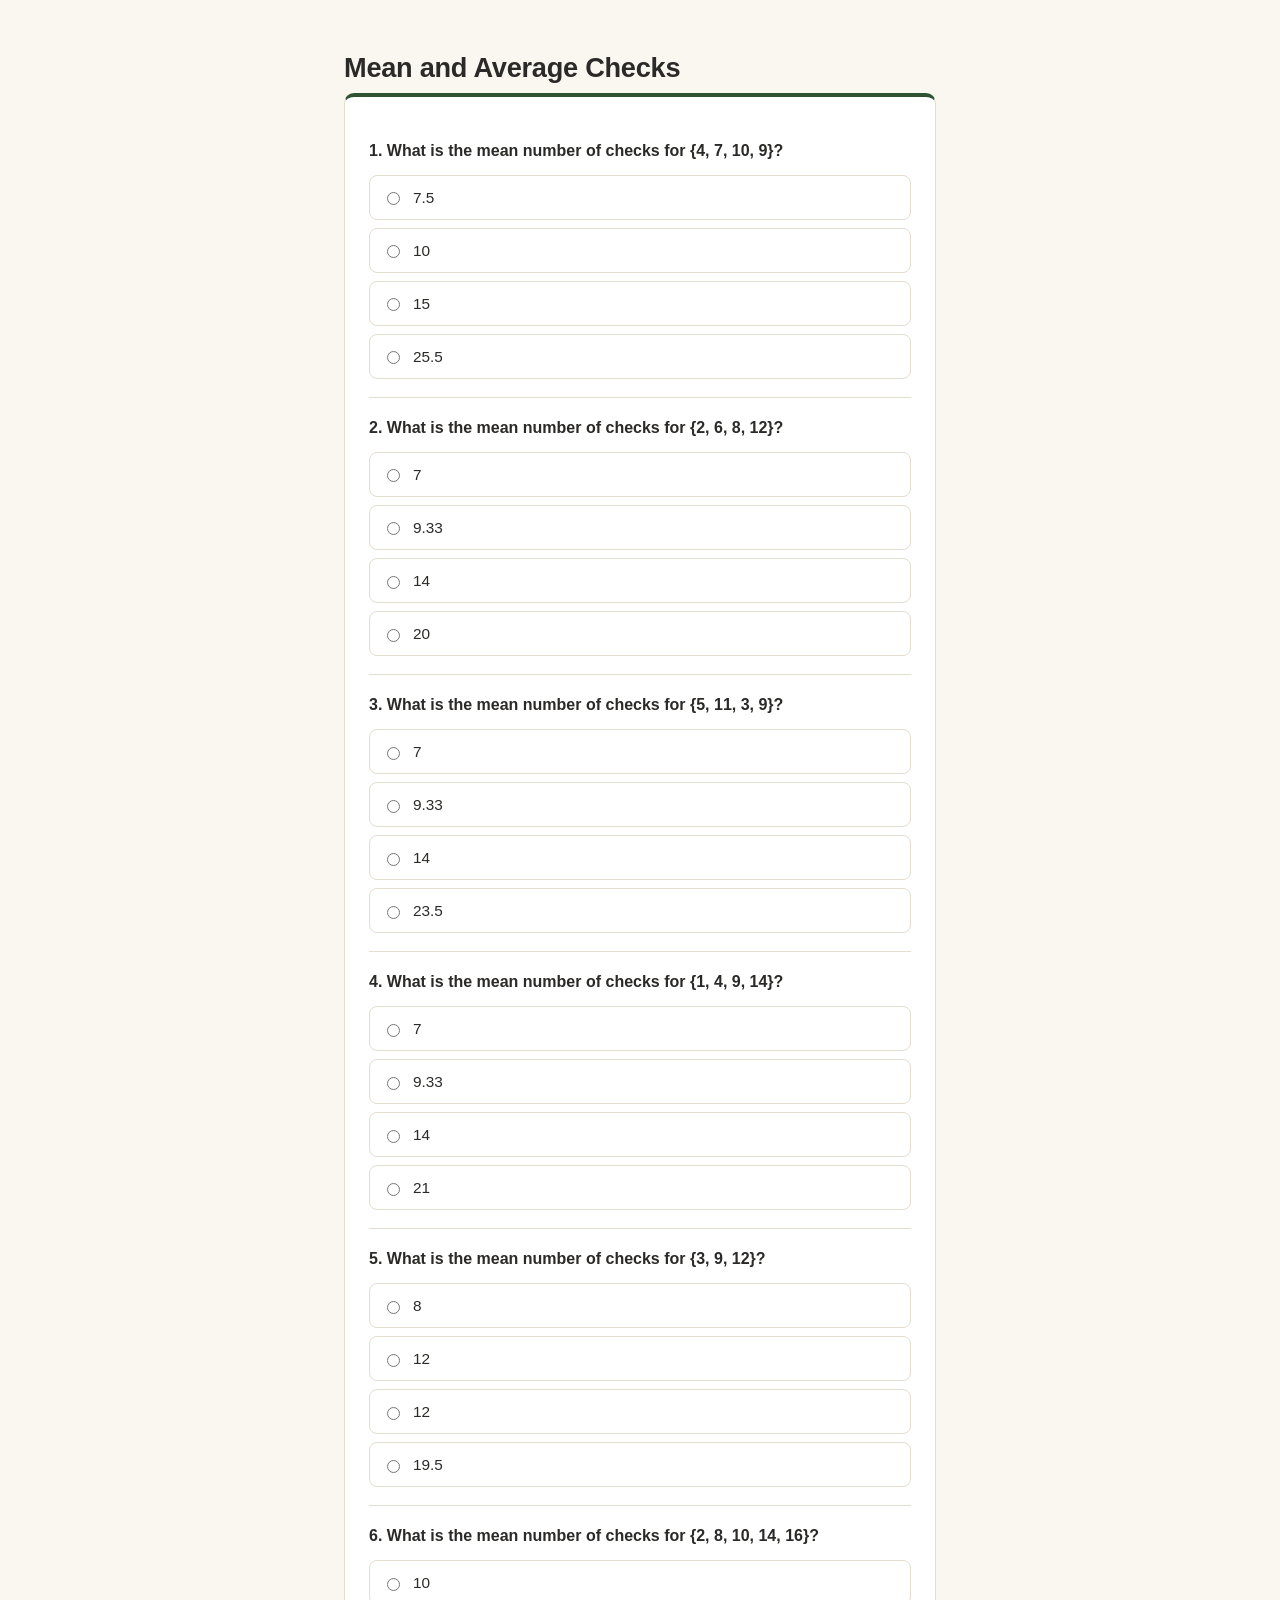
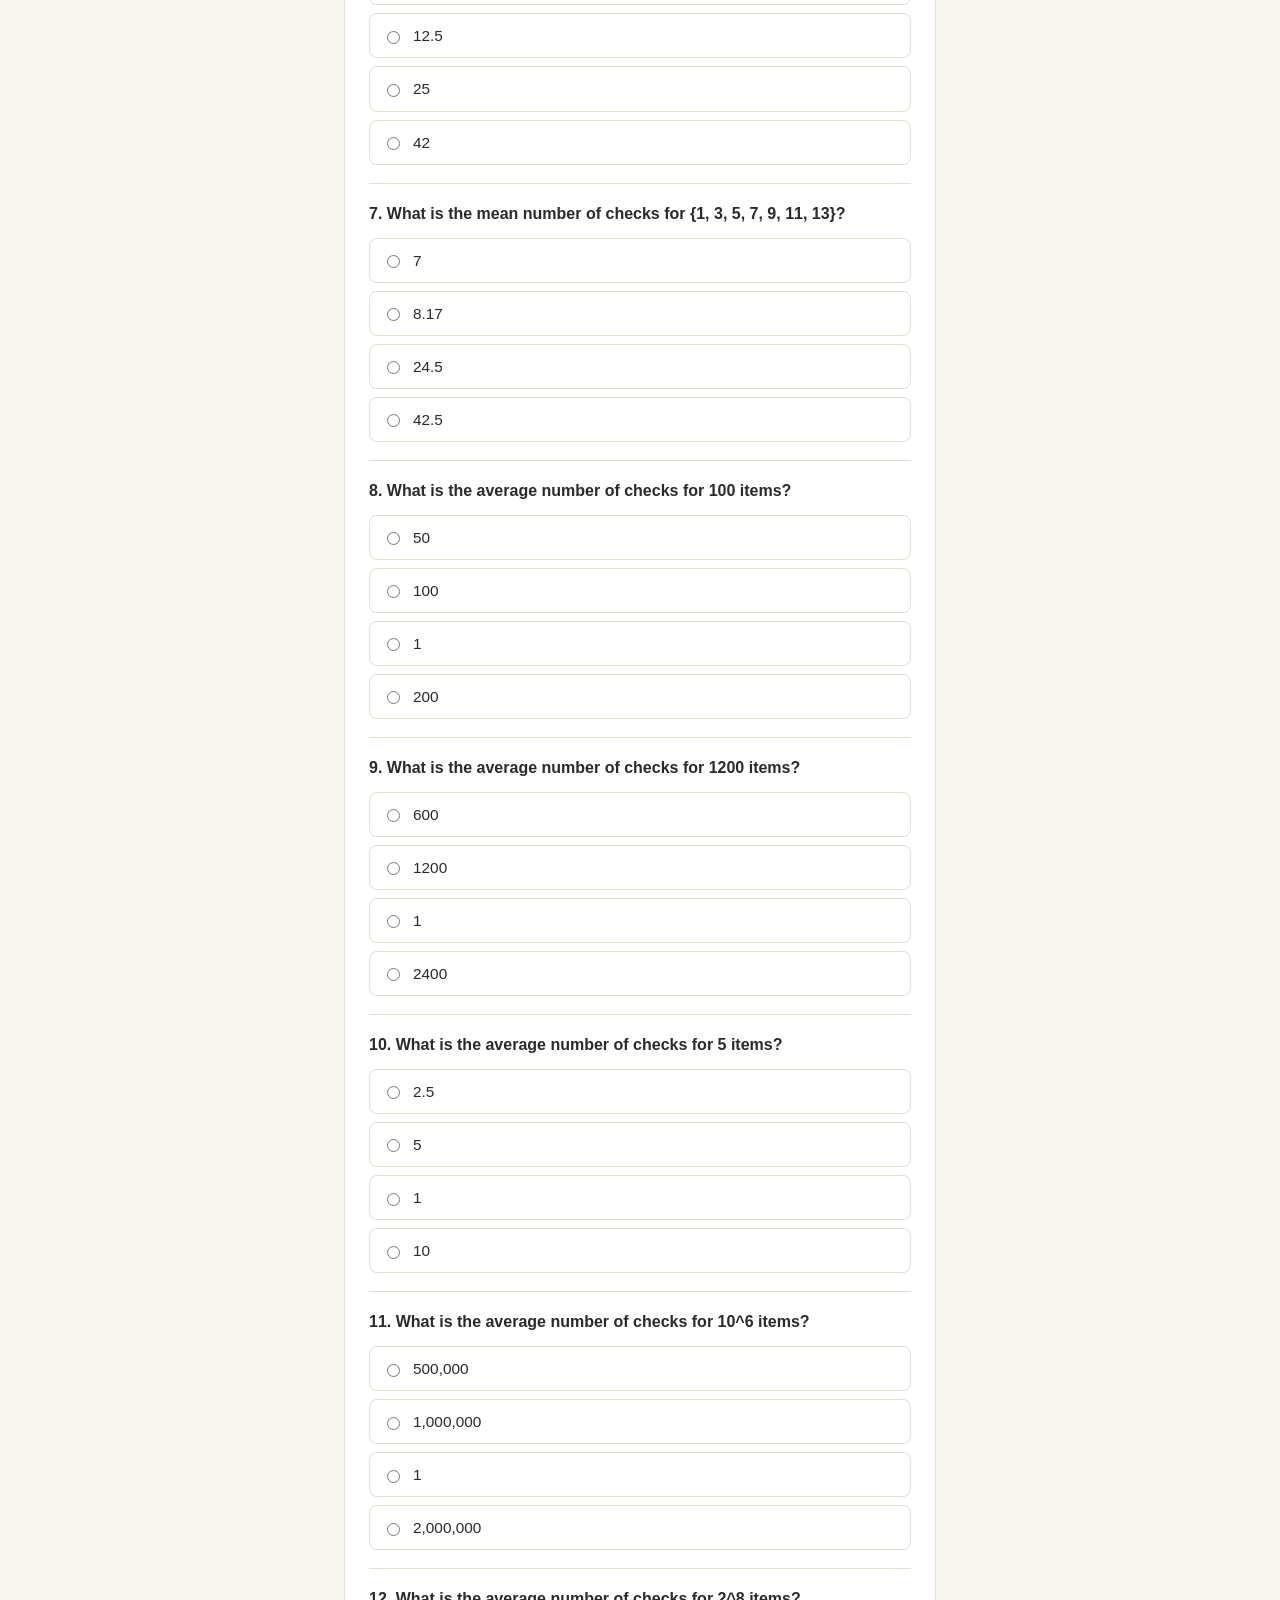
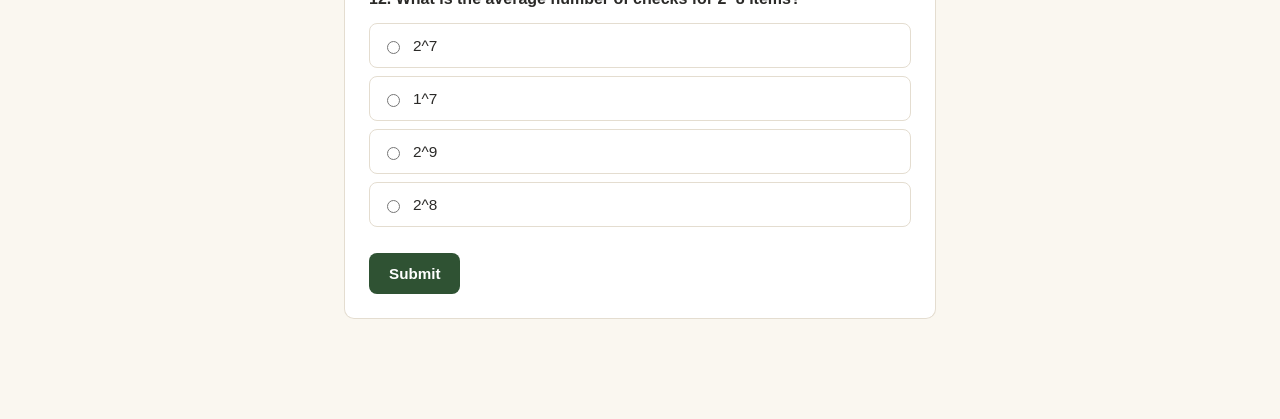
==== csf-quizzes/mean-and-average-checks.html @ b34b273e "Create mean-and-average-checks.html" ====
<!DOCTYPE html>
<html lang="en">
<head>
<meta charset="UTF-8">
<meta name="viewport" content="width=device-width, initial-scale=1">
<title>Mean and Average Checks</title>
<link rel="stylesheet" href="../styles.css">
</head>
<body>
<div class="wrap">
<h1>Mean and Average Checks</h1>
<div class="card" id="quizCard">
<form id="quizForm"></form>
<div class="btn-row"><button class="btn-primary" id="submitBtn">Submit</button></div>
</div>
<div class="card timer-panel" id="timerPanel" hidden>
<p>Calculating your results in</p>
<p class="timer-count" id="countdown">2:00</p>
</div>
<div class="card" id="resultsPanel" hidden>
<p class="score-line" id="scoreLine"></p>
<div class="btn-row">
<button class="btn-primary" id="tryAgainBtn">Try again</button>
<button class="btn-quiet" id="clearHistoryBtn">Clear history</button>
</div>
<div id="historyWrap" style="margin-top:16px;"></div>
</div>
</div>
<script>
var QUIZ_META = {"slug":"csf-quizzes-mean-and-average-checks","quizName":"Mean and Average Checks","subject":"","notes":"","scrambleOrder":false,"liveBackend":"none","sheetsUrl":"","firebaseUrl":""};
var QUIZ_DATA = [{"scramble":false,"question":"What is the mean number of checks for {4, 7, 10, 9}?","answer":"7.5","choices":["7.5","10","15","25.5"]},{"scramble":false,"question":"What is the mean number of checks for {2, 6, 8, 12}?","answer":"7","choices":["7","9.33","14","20"]},{"scramble":false,"question":"What is the mean number of checks for {5, 11, 3, 9}?","answer":"7","choices":["7","9.33","14","23.5"]},{"scramble":false,"question":"What is the mean number of checks for {1, 4, 9, 14}?","answer":"7","choices":["7","9.33","14","21"]},{"scramble":false,"question":"What is the mean number of checks for {3, 9, 12}?","answer":"8","choices":["8","12","12","19.5"]},{"scramble":false,"question":"What is the mean number of checks for {2, 8, 10, 14, 16}?","answer":"10","choices":["10","12.5","25","42"]},{"scramble":false,"question":"What is the mean number of checks for {1, 3, 5, 7, 9, 11, 13}?","answer":"7","choices":["7","8.17","24.5","42.5"]},{"scramble":false,"question":"What is the average number of checks for 100 items?","answer":"50","choices":["50","100","1","200"]},{"scramble":false,"question":"What is the average number of checks for 1200 items?","answer":"600","choices":["600","1200","1","2400"]},{"scramble":false,"question":"What is the average number of checks for 5 items?","answer":"2.5","choices":["2.5","5","1","10"]},{"scramble":false,"question":"What is the average number of checks for 10^6 items?","answer":"500,000","choices":["500,000","1,000,000","1","2,000,000"]},{"scramble":false,"question":"What is the average number of checks for 2^8 items?","answer":"2^7","choices":["2^7","1^7","2^9","2^8"]}];
var state = { order: [], submitted: false };
function shuffle(arr){var a=arr.slice();for(var i=a.length-1;i>0;i--){var j=Math.floor(Math.random()*(i+1));var t=a[i];a[i]=a[j];a[j]=t;}return a;}
function buildOrder(){var idx=QUIZ_DATA.map(function(q,i){return i;});return QUIZ_META.scrambleOrder?shuffle(idx):idx;}
function render(){state.order=buildOrder();var form=document.getElementById("quizForm");form.innerHTML="";state.order.forEach(function(qi,n){var q=QUIZ_DATA[qi];var block=document.createElement("div");block.className="question";block.dataset.qi=qi;var qt=document.createElement("p");qt.className="qtext";qt.textContent=(n+1)+". "+q.question;block.appendChild(qt);if(q.choices&&q.choices.length){var list=document.createElement("div");list.className="choice-list";var choices=q.scramble?shuffle(q.choices):q.choices.slice();choices.forEach(function(c){var label=document.createElement("label");label.className="choice";var input=document.createElement("input");input.type="radio";input.name="q"+qi;input.value=c;label.appendChild(input);var span=document.createElement("span");span.textContent=c;label.appendChild(span);list.appendChild(label);});block.appendChild(list);}else{var inp=document.createElement("input");inp.type="text";inp.className="text-input";inp.name="q"+qi;inp.placeholder="Type your answer";block.appendChild(inp);}form.appendChild(block);});}
function grade(){var correct=0;state.order.forEach(function(qi){var q=QUIZ_DATA[qi];var block=document.querySelector('.question[data-qi="'+qi+'"]');var isRight=false;if(q.choices&&q.choices.length){var checked=block.querySelector('input[type="radio"]:checked');var val=checked?checked.value:"";isRight=val.trim().toLowerCase()===q.answer.trim().toLowerCase();block.querySelectorAll(".choice").forEach(function(lbl){var inp=lbl.querySelector("input");inp.disabled=true;if(inp.value.trim().toLowerCase()===q.answer.trim().toLowerCase()){lbl.classList.add("correct");}else if(inp.checked){lbl.classList.add("wrong");}});}else{var field=block.querySelector(".text-input");var v=field.value||"";isRight=v.trim().toLowerCase()===q.answer.trim().toLowerCase();field.disabled=true;field.classList.add(isRight?"correct":"wrong");var note=document.createElement("p");note.className="answer-note";note.textContent="Correct answer: "+q.answer;field.insertAdjacentElement("afterend",note);}if(isRight)correct++;});return{correct:correct,total:state.order.length};}
function fmtTime(s){var m=Math.floor(s/60);var sec=s%60;return m+":"+(sec<10?"0":"")+sec;}
function startTimerThenReveal(result){var timerPanel=document.getElementById("timerPanel");timerPanel.hidden=false;var seconds=window.__QUIZ_DEBUG_SECONDS__||120;var countEl=document.getElementById("countdown");countEl.textContent=fmtTime(seconds);var iv=setInterval(function(){seconds--;countEl.textContent=fmtTime(seconds);if(seconds<=0){clearInterval(iv);timerPanel.hidden=true;reveal(result);}},1000);}
function historyKey(){return "quizHistory_"+QUIZ_META.slug;}
function loadHistory(){try{return JSON.parse(localStorage.getItem(historyKey())||"[]");}catch(e){return [];}}
function saveAttempt(result){var hist=loadHistory();hist.push({date:new Date().toLocaleString(),score:result.correct,total:result.total});localStorage.setItem(historyKey(),JSON.stringify(hist));return hist;}
function renderHistory(hist){var wrap=document.getElementById("historyWrap");if(!hist.length){wrap.innerHTML='<p class="answer-note">No previous attempts yet.</p>';return;}var rows=hist.slice().reverse().map(function(h){return "<tr><td>"+h.date+"</td><td>"+h.score+" / "+h.total+"</td></tr>";}).join("");wrap.innerHTML='<table class="history"><thead><tr><th>When</th><th>Score</th></tr></thead><tbody>'+rows+"</tbody></table>";}
function sendLiveResult(result){if(QUIZ_META.liveBackend==="none")return;var classEl=document.getElementById("liveClassCode");var studentEl=document.getElementById("liveStudentCode");if(!classEl||!studentEl)return;var classCode=classEl.value.trim();var studentCode=studentEl.value.trim();if(!classCode||!studentCode)return;localStorage.setItem("liveClassCode",classCode);localStorage.setItem("liveStudentCode",studentCode);var payload={classCode:classCode,studentCode:studentCode,quizName:QUIZ_META.quizName,quizSlug:QUIZ_META.slug,score:result.correct,total:result.total,percent:Math.round((result.correct/result.total)*100),timestamp:new Date().toISOString()};try{if(QUIZ_META.liveBackend==="sheets"&&QUIZ_META.sheetsUrl){fetch(QUIZ_META.sheetsUrl,{method:"POST",mode:"no-cors",headers:{"Content-Type":"text/plain"},body:JSON.stringify(payload)});}else if(QUIZ_META.liveBackend==="firebase"&&QUIZ_META.firebaseUrl){var key=studentCode.replace(/[.#$\[\]\/]/g,"_")+"_"+Date.now();fetch(QUIZ_META.firebaseUrl.replace(/\/$/,"")+"/results/"+encodeURIComponent(classCode)+"/"+key+".json",{method:"PUT",headers:{"Content-Type":"application/json"},body:JSON.stringify(payload)});}}catch(e){}}
function reveal(result){var hist=saveAttempt(result);sendLiveResult(result);var panel=document.getElementById("resultsPanel");panel.hidden=false;var pct=Math.round((result.correct/result.total)*100);var line=document.getElementById("scoreLine");line.textContent="Score: "+result.correct+" / "+result.total+" ("+pct+"%)";line.className="score-line "+(pct>=70?"pass":"fail");renderHistory(hist);}
document.getElementById("submitBtn").addEventListener("click",function(e){e.preventDefault();if(state.submitted)return;state.submitted=true;document.getElementById("submitBtn").disabled=true;var result=grade();startTimerThenReveal(result);});
document.getElementById("tryAgainBtn").addEventListener("click",function(){state.submitted=false;document.getElementById("submitBtn").disabled=false;document.getElementById("resultsPanel").hidden=true;render();});
document.getElementById("clearHistoryBtn").addEventListener("click",function(){if(confirm("Clear all saved history for this quiz? This cannot be undone.")){localStorage.removeItem(historyKey());renderHistory([]);}});
var liveClassEl=document.getElementById("liveClassCode"),liveStudentEl=document.getElementById("liveStudentCode");if(liveClassEl){liveClassEl.value=localStorage.getItem("liveClassCode")||"";liveClassEl.addEventListener("input",function(){localStorage.setItem("liveClassCode",liveClassEl.value.trim());});}if(liveStudentEl){liveStudentEl.value=localStorage.getItem("liveStudentCode")||"";liveStudentEl.addEventListener("input",function(){localStorage.setItem("liveStudentCode",liveStudentEl.value.trim());});}
render();renderHistory(loadHistory());
</script>
</body>
</html>
---- styles.css ----
/* Shared styles — upload this once to your repo root.
   Every generated quiz page links to "./styles.css" so they all match,
   and you can restyle every quiz at once by editing this file. */

:root {
  --paper: #faf7f0;
  --card: #ffffff;
  --ink: #2b2a28;
  --ink-soft: #635f57;
  --line: #e4ddd0;
  --accent: #2f5233;
  --accent-soft: #e7efe6;
  --chalk: #c98a2c;
  --correct: #3c6e47;
  --correct-bg: #e9f3ea;
  --wrong: #a8433f;
  --wrong-bg: #f7e9e8;
  --radius: 10px;
  --font: -apple-system, BlinkMacSystemFont, "Segoe UI", Roboto, Helvetica, Arial, sans-serif;
  --mono: "SFMono-Regular", Consolas, "Liberation Mono", Menlo, monospace;
}

* { box-sizing: border-box; }

body {
  margin: 0;
  font-family: var(--font);
  background: var(--paper);
  color: var(--ink);
  line-height: 1.5;
  -webkit-font-smoothing: antialiased;
}

.wrap {
  max-width: 640px;
  margin: 0 auto;
  padding: 48px 24px 80px;
}

h1 {
  font-size: 1.7rem;
  margin: 0 0 4px;
  letter-spacing: -0.01em;
}

.subject {
  color: var(--accent);
  font-weight: 600;
  margin: 0 0 2px;
}

.notes {
  color: var(--ink-soft);
  font-size: 0.95rem;
  margin: 0 0 28px;
}

.card {
  background: var(--card);
  border: 1px solid var(--line);
  border-top: 4px solid var(--accent);
  border-radius: var(--radius);
  padding: 24px;
  margin-bottom: 20px;
}

.toprow {
  display: flex;
  align-items: center;
  justify-content: space-between;
  gap: 12px;
  margin-bottom: 20px;
}

.toggle {
  display: inline-flex;
  align-items: center;
  gap: 8px;
  font-size: 0.92rem;
  color: var(--ink-soft);
  cursor: pointer;
  user-select: none;
}

.toggle input { width: 16px; height: 16px; accent-color: var(--accent); }

.question {
  padding: 18px 0;
  border-bottom: 1px solid var(--line);
}
.question:last-child { border-bottom: none; }

.qtext {
  font-weight: 600;
  margin: 0 0 12px;
}

.choice-list { display: flex; flex-direction: column; gap: 8px; }

.choice {
  display: flex;
  align-items: center;
  gap: 10px;
  padding: 10px 12px;
  border: 1px solid var(--line);
  border-radius: 8px;
  cursor: pointer;
  font-size: 0.96rem;
}
.choice:hover { border-color: var(--accent); }
.choice input { accent-color: var(--accent); }

.choice.correct { border-color: var(--correct); background: var(--correct-bg); }
.choice.wrong { border-color: var(--wrong); background: var(--wrong-bg); }

.text-input {
  width: 100%;
  padding: 10px 12px;
  border: 1px solid var(--line);
  border-radius: 8px;
  font-size: 0.96rem;
  font-family: var(--font);
}
.text-input.correct { border-color: var(--correct); background: var(--correct-bg); }
.text-input.wrong { border-color: var(--wrong); background: var(--wrong-bg); }

.answer-note {
  font-size: 0.85rem;
  color: var(--ink-soft);
  margin-top: 6px;
}

button {
  font-family: var(--font);
  font-size: 0.95rem;
  font-weight: 600;
  border: none;
  border-radius: 8px;
  padding: 12px 20px;
  cursor: pointer;
}

.btn-primary { background: var(--accent); color: #fff; }
.btn-primary:hover { background: #244228; }
.btn-primary:disabled { background: #a9b8ab; cursor: not-allowed; }

.btn-secondary { background: var(--accent-soft); color: var(--accent); }
.btn-secondary:hover { background: #d9e6d8; }

.btn-quiet {
  background: none;
  color: var(--ink-soft);
  text-decoration: underline;
  padding: 6px 0;
  font-weight: 500;
}

.btn-row { display: flex; gap: 12px; flex-wrap: wrap; margin-top: 8px; }

.timer-panel { text-align: center; padding: 40px 0; }
.timer-count {
  font-family: var(--mono);
  font-size: 2.4rem;
  color: var(--accent);
  margin: 12px 0 4px;
}

.score-line { font-size: 1.3rem; font-weight: 700; margin: 0 0 4px; }
.score-line.pass { color: var(--correct); }
.score-line.fail { color: var(--wrong); }

table.history { width: 100%; border-collapse: collapse; margin-top: 12px; font-size: 0.9rem; }
table.history th, table.history td {
  text-align: left;
  padding: 8px 6px;
  border-bottom: 1px solid var(--line);
  color: var(--ink-soft);
}
table.history th { font-weight: 600; color: var(--ink); }

textarea.code-out {
  width: 100%;
  min-height: 260px;
  font-family: var(--mono);
  font-size: 0.8rem;
  padding: 14px;
  border: 1px solid var(--line);
  border-radius: 8px;
  background: #fbfaf6;
  white-space: pre;
}

textarea.paste-in {
  width: 100%;
  min-height: 180px;
  font-family: var(--mono);
  font-size: 0.85rem;
  padding: 14px;
  border: 1px solid var(--line);
  border-radius: 8px;
}

.field-label {
  display: block;
  font-weight: 600;
  font-size: 0.9rem;
  margin: 20px 0 8px;
}

.radio-row { display: flex; gap: 20px; }
.radio-row label { display: flex; align-items: center; gap: 6px; font-size: 0.92rem; cursor: pointer; }
.radio-row input { accent-color: var(--accent); }

.two-col { display: flex; gap: 16px; flex-wrap: wrap; }
.two-col > div { flex: 1; min-width: 200px; }

input[type="text"].plain-input {
  width: 100%;
  padding: 10px 12px;
  border: 1px solid var(--line);
  border-radius: 8px;
  font-size: 0.92rem;
  font-family: var(--font);
}

.copy-row { display: flex; gap: 8px; align-items: stretch; }
.copy-row input {
  flex: 1;
  padding: 9px 10px;
  border: 1px solid var(--line);
  border-radius: 8px;
  font-family: var(--mono);
  font-size: 0.8rem;
  background: #fbfaf6;
  color: var(--ink);
}
.copy-row button { padding: 9px 14px; font-size: 0.85rem; flex-shrink: 0; }

.hint { font-size: 0.82rem; color: var(--ink-soft); margin: 4px 0 0; }

.status-msg { font-size: 0.88rem; margin-top: 10px; }
.status-msg.error { color: var(--wrong); }
.status-msg.ok { color: var(--correct); }

.steps { padding-left: 20px; color: var(--ink-soft); font-size: 0.94rem; }
.steps li { margin-bottom: 6px; }

code {
  background: var(--accent-soft);
  padding: 1px 5px;
  border-radius: 4px;
  font-family: var(--mono);
  font-size: 0.85em;
}

@media (prefers-reduced-motion: no-preference) {
  .card { transition: border-color 0.15s ease; }
}
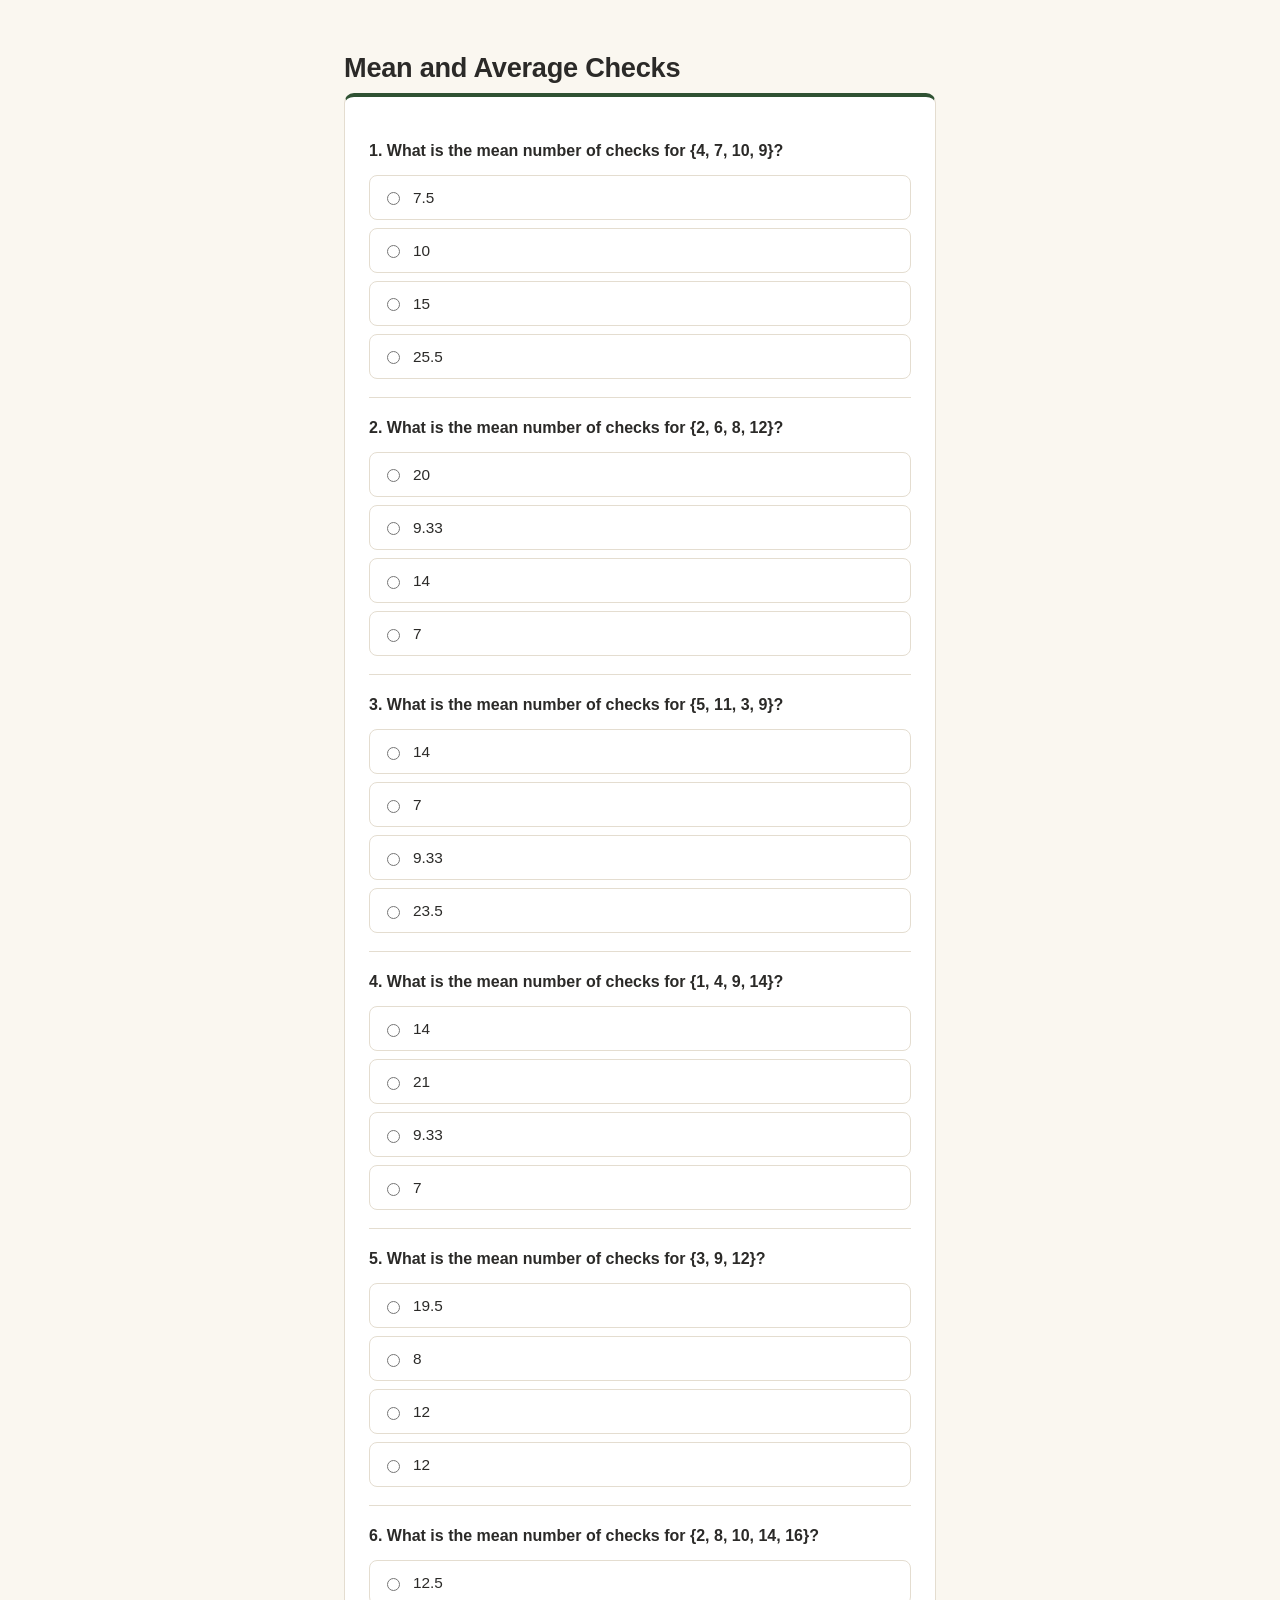
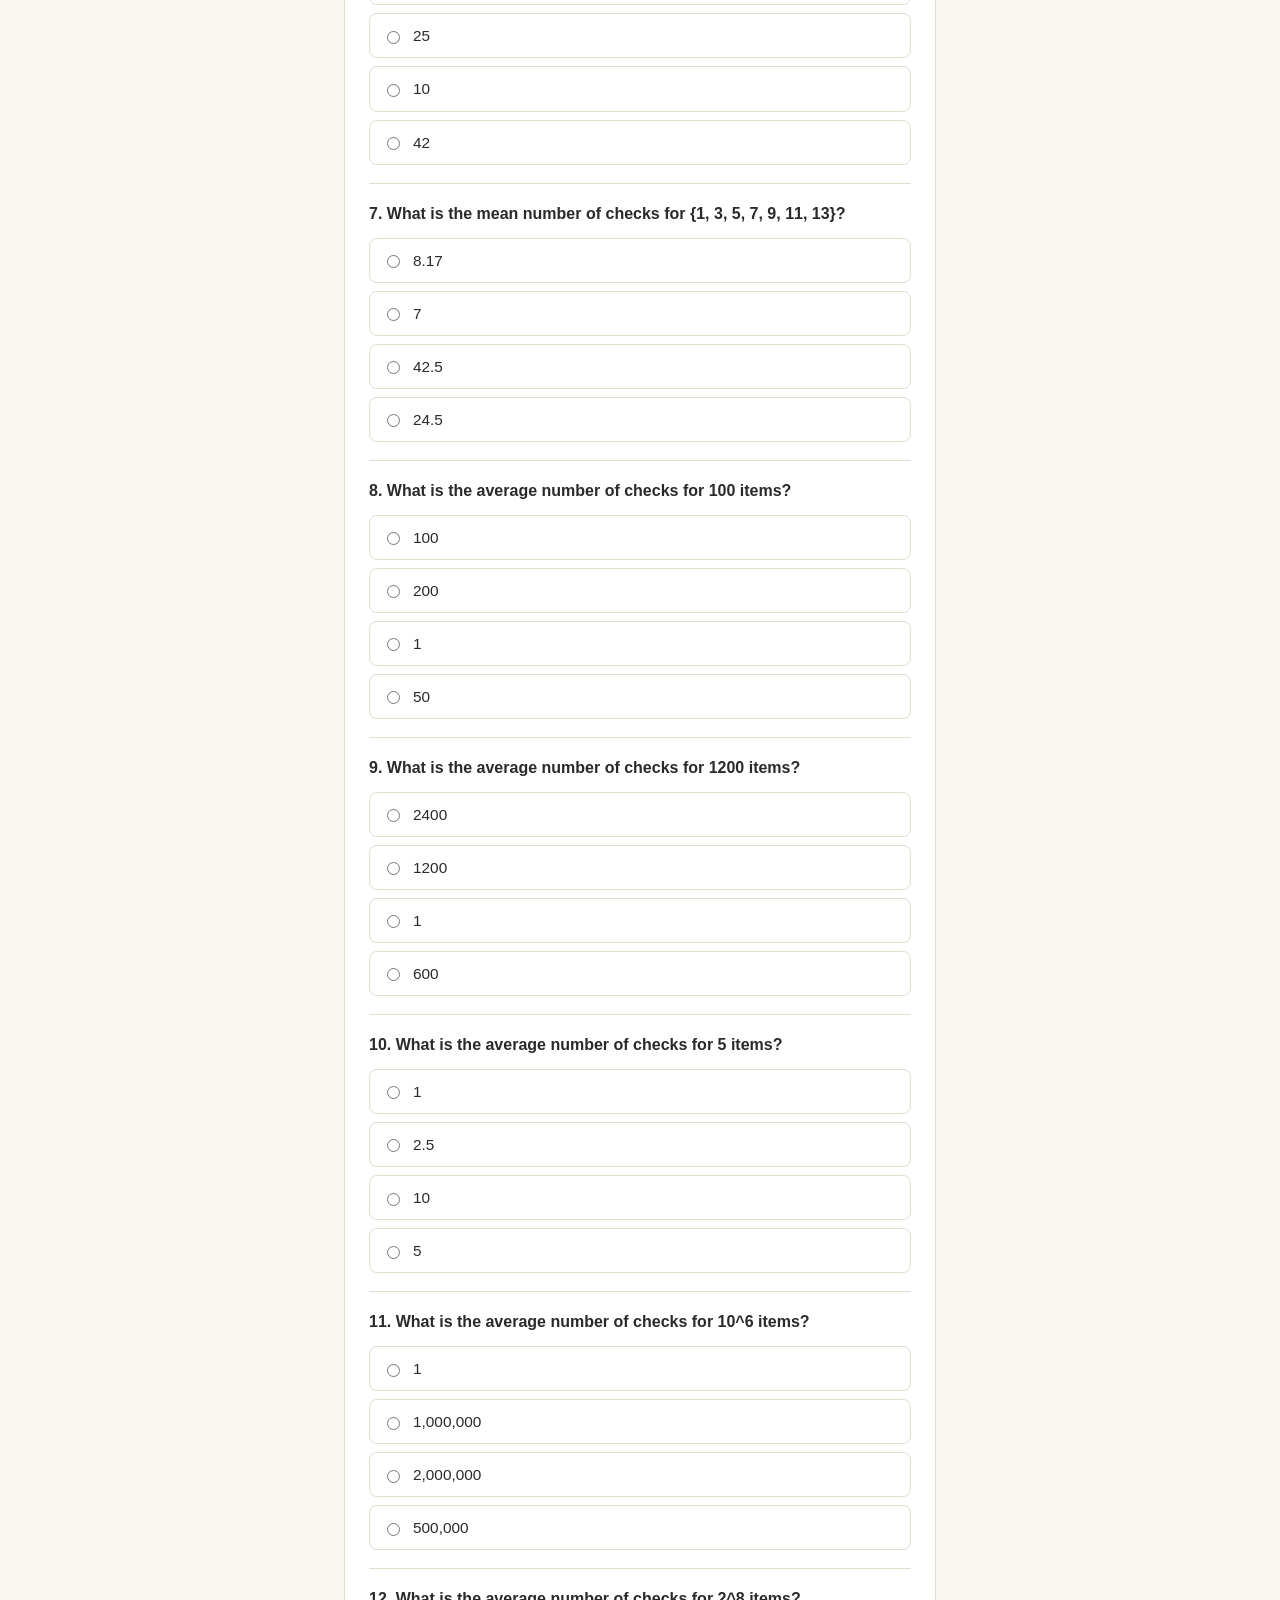
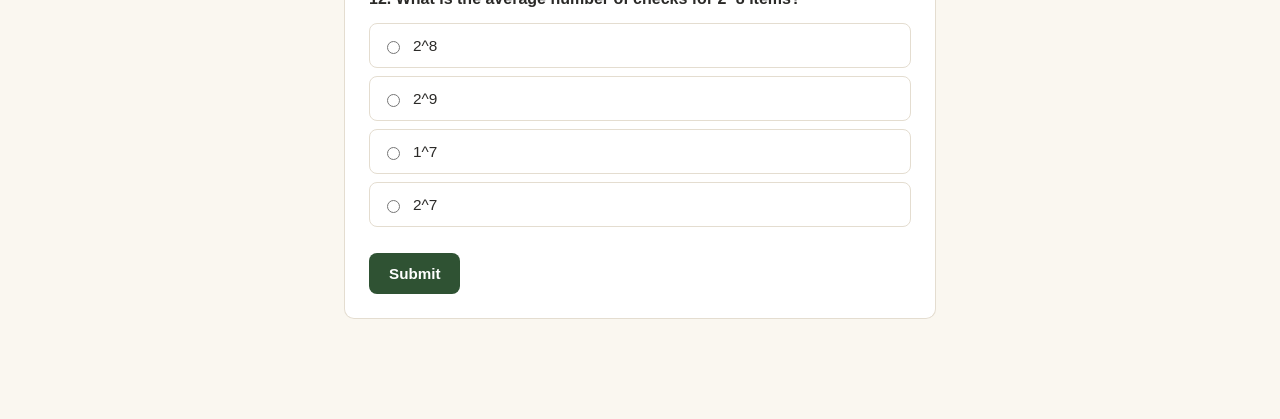
==== commit bafba468: "Update mean-and-average-checks.html new version mixed answers" ====
--- a/csf-quizzes/mean-and-average-checks.html
+++ b/csf-quizzes/mean-and-average-checks.html
@@ -28,7 +28,7 @@
 </div>
 <script>
 var QUIZ_META = {"slug":"csf-quizzes-mean-and-average-checks","quizName":"Mean and Average Checks","subject":"","notes":"","scrambleOrder":false,"liveBackend":"none","sheetsUrl":"","firebaseUrl":""};
-var QUIZ_DATA = [{"scramble":false,"question":"What is the mean number of checks for {4, 7, 10, 9}?","answer":"7.5","choices":["7.5","10","15","25.5"]},{"scramble":false,"question":"What is the mean number of checks for {2, 6, 8, 12}?","answer":"7","choices":["7","9.33","14","20"]},{"scramble":false,"question":"What is the mean number of checks for {5, 11, 3, 9}?","answer":"7","choices":["7","9.33","14","23.5"]},{"scramble":false,"question":"What is the mean number of checks for {1, 4, 9, 14}?","answer":"7","choices":["7","9.33","14","21"]},{"scramble":false,"question":"What is the mean number of checks for {3, 9, 12}?","answer":"8","choices":["8","12","12","19.5"]},{"scramble":false,"question":"What is the mean number of checks for {2, 8, 10, 14, 16}?","answer":"10","choices":["10","12.5","25","42"]},{"scramble":false,"question":"What is the mean number of checks for {1, 3, 5, 7, 9, 11, 13}?","answer":"7","choices":["7","8.17","24.5","42.5"]},{"scramble":false,"question":"What is the average number of checks for 100 items?","answer":"50","choices":["50","100","1","200"]},{"scramble":false,"question":"What is the average number of checks for 1200 items?","answer":"600","choices":["600","1200","1","2400"]},{"scramble":false,"question":"What is the average number of checks for 5 items?","answer":"2.5","choices":["2.5","5","1","10"]},{"scramble":false,"question":"What is the average number of checks for 10^6 items?","answer":"500,000","choices":["500,000","1,000,000","1","2,000,000"]},{"scramble":false,"question":"What is the average number of checks for 2^8 items?","answer":"2^7","choices":["2^7","1^7","2^9","2^8"]}];
+var QUIZ_DATA = [{"scramble":true,"question":"What is the mean number of checks for {4, 7, 10, 9}?","answer":"7.5","choices":["7.5","10","15","25.5"]},{"scramble":true,"question":"What is the mean number of checks for {2, 6, 8, 12}?","answer":"7","choices":["7","9.33","14","20"]},{"scramble":true,"question":"What is the mean number of checks for {5, 11, 3, 9}?","answer":"7","choices":["7","9.33","14","23.5"]},{"scramble":true,"question":"What is the mean number of checks for {1, 4, 9, 14}?","answer":"7","choices":["7","9.33","14","21"]},{"scramble":true,"question":"What is the mean number of checks for {3, 9, 12}?","answer":"8","choices":["8","12","12","19.5"]},{"scramble":true,"question":"What is the mean number of checks for {2, 8, 10, 14, 16}?","answer":"10","choices":["10","12.5","25","42"]},{"scramble":true,"question":"What is the mean number of checks for {1, 3, 5, 7, 9, 11, 13}?","answer":"7","choices":["7","8.17","24.5","42.5"]},{"scramble":true,"question":"What is the average number of checks for 100 items?","answer":"50","choices":["50","100","1","200"]},{"scramble":true,"question":"What is the average number of checks for 1200 items?","answer":"600","choices":["600","1200","1","2400"]},{"scramble":true,"question":"What is the average number of checks for 5 items?","answer":"2.5","choices":["2.5","5","1","10"]},{"scramble":true,"question":"What is the average number of checks for 10^6 items?","answer":"500,000","choices":["500,000","1,000,000","1","2,000,000"]},{"scramble":true,"question":"What is the average number of checks for 2^8 items?","answer":"2^7","choices":["2^7","1^7","2^9","2^8"]}];
 var state = { order: [], submitted: false };
 function shuffle(arr){var a=arr.slice();for(var i=a.length-1;i>0;i--){var j=Math.floor(Math.random()*(i+1));var t=a[i];a[i]=a[j];a[j]=t;}return a;}
 function buildOrder(){var idx=QUIZ_DATA.map(function(q,i){return i;});return QUIZ_META.scrambleOrder?shuffle(idx):idx;}
